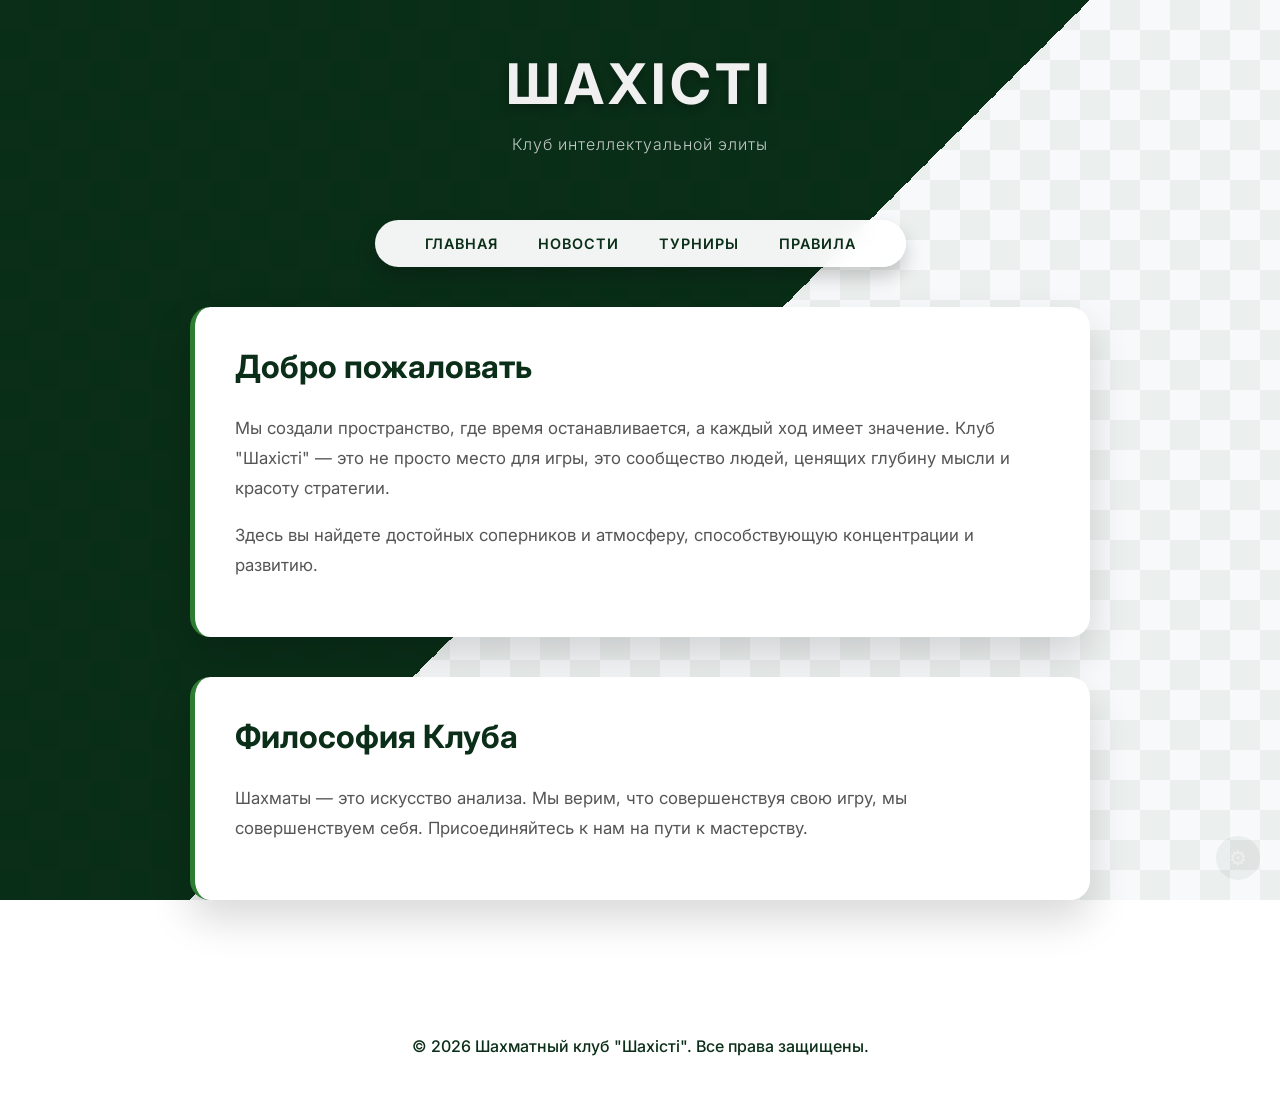
==== index.html @ a3065f37 "Add files via upload" ====
<!DOCTYPE html>
<html lang="ru">
<head>
    <meta charset="UTF-8">
    <meta name="viewport" content="width=device-width, initial-scale=1.0">
    <title>Шахісті - Главная</title>
    <link rel="stylesheet" href="style.css">
    <link href="https://fonts.googleapis.com/css2?family=Inter:wght@300;500;700&display=swap" rel="stylesheet">
</head>
<body>

<header>
    <h1 id="site-title">Шахісті</h1>
    <p id="site-subtitle">Клуб интеллектуальной элиты</p>
</header>

<nav>
    <a href="index.html">Главная</a>
    <a href="news.html">Новости</a>
    <a href="tournaments.html">Турниры</a>
    <a href="rules.html">Правила</a>
</nav>

<div class="container">
    <div class="card" id="welcome-section">
        <!-- Default content if nothing is saved -->
        <h2>Добро пожаловать</h2>
        <p>Мы создали пространство, где время останавливается, а каждый ход имеет значение. Клуб "Шахісті" — это не просто место для игры, это сообщество людей, ценящих глубину мысли и красоту стратегии.</p>
        <p>Здесь вы найдете достойных соперников и атмосферу, способствующую концентрации и развитию.</p>
    </div>

    <div class="card" id="philosophy-section">
        <!-- Default content if nothing is saved -->
        <h2>Философия Клуба</h2>
        <p>Шахматы — это искусство анализа. Мы верим, что совершенствуя свою игру, мы совершенствуем себя. Присоединяйтесь к нам на пути к мастерству.</p>
    </div>
</div>

<footer>
    <p>&copy; 2026 Шахматный клуб "Шахісті". Все права защищены.</p>
</footer>

<!-- Secret Admin Button -->
<a href="admin.html" class="admin-trigger" title="Admin Panel"></a>

<script>
    document.addEventListener('DOMContentLoaded', () => {
        // Load Main Page Content
        const mainContent = JSON.parse(localStorage.getItem('chess_main_page'));

        if (mainContent) {
            if (mainContent.siteTitle) document.getElementById('site-title').innerText = mainContent.siteTitle;
            if (mainContent.siteSubtitle) document.getElementById('site-subtitle').innerText = mainContent.siteSubtitle;

            if (mainContent.welcomeHtml) {
                document.getElementById('welcome-section').innerHTML = mainContent.welcomeHtml;
            }
            if (mainContent.philosophyHtml) {
                document.getElementById('philosophy-section').innerHTML = mainContent.philosophyHtml;
            }
        }
    });
</script>

</body>
</html>
---- style.css ----
:root {
    --green-deep: #0a2e18;
    --green-accent: #2e7d32;
    --white-bg: #f8f9fa;
    --text-dark: #1a1a1a;
    --text-light: #f0f0f0;
    --shadow-card: 0 20px 40px rgba(0,0,0,0.15);
}

body {
    font-family: 'Inter', sans-serif;
    margin: 0;
    padding: 0;
    min-height: 100vh;
    /* Diagonal split background: Top-Left Green, Bottom-Right White */
    background: linear-gradient(135deg, var(--green-deep) 0%, var(--green-deep) 50%, var(--white-bg) 50%, var(--white-bg) 100%);
    background-attachment: fixed; /* Keeps the split in place while scrolling */
    color: var(--text-dark);
}

/* Add a subtle texture to the green side using a pseudo-element */
body::before {
    content: "";
    position: fixed;
    top: 0;
    left: 0;
    width: 100%;
    height: 100%;
    background-image:
        linear-gradient(45deg, #0f3d20 25%, transparent 25%, transparent 75%, #0f3d20 75%, #0f3d20),
        linear-gradient(45deg, #0f3d20 25%, transparent 25%, transparent 75%, #0f3d20 75%, #0f3d20);
    background-size: 60px 60px;
    background-position: 0 0, 30px 30px;
    opacity: 0.05;
    z-index: -1;
    pointer-events: none;
}

header {
    text-align: center;
    padding: 50px 20px;
    color: var(--text-light); /* Text on the green side is white */
}

header h1 {
    font-size: 3.5rem;
    font-weight: 700;
    letter-spacing: 4px;
    margin: 0;
    text-transform: uppercase;
    text-shadow: 0 4px 10px rgba(0,0,0,0.3);
}

header p {
    font-weight: 300;
    opacity: 0.8;
    letter-spacing: 1px;
}

/* Floating Navigation Pill */
nav {
    display: flex;
    justify-content: center;
    background: rgba(255, 255, 255, 0.95);
    backdrop-filter: blur(10px);
    padding: 15px 30px;
    margin: 0 auto 40px auto;
    width: fit-content;
    border-radius: 50px;
    box-shadow: 0 10px 20px rgba(0,0,0,0.2);
    position: sticky;
    top: 20px;
    z-index: 1000;
}

nav a {
    color: var(--green-deep);
    text-decoration: none;
    margin: 0 20px;
    font-weight: 600;
    text-transform: uppercase;
    font-size: 0.9rem;
    letter-spacing: 1px;
    transition: color 0.3s, transform 0.2s;
}

nav a:hover {
    color: var(--green-accent);
    transform: translateY(-2px);
}

.container {
    max-width: 900px;
    margin: 0 auto;
    padding: 0 20px;
}

/* Polished Cards */
.card {
    background: #ffffff;
    border-radius: 20px;
    padding: 40px;
    margin-bottom: 40px;
    box-shadow: var(--shadow-card);
    transition: transform 0.3s ease, box-shadow 0.3s ease;
    border-left: 5px solid var(--green-accent); /* Accent border */
}

.card:hover {
    transform: translateY(-5px);
    box-shadow: 0 25px 50px rgba(0,0,0,0.2);
}

.card h2 {
    margin-top: 0;
    color: var(--green-deep);
    font-size: 2rem;
    font-weight: 700;
}

.card p {
    color: #555;
    line-height: 1.8;
    font-size: 1.05rem;
}

.card img {
    width: 100%;
    border-radius: 10px;
    margin-top: 20px;
    box-shadow: 0 5px 15px rgba(0,0,0,0.1);
}

.date {
    display: inline-block;
    background: var(--green-deep);
    color: #fff;
    padding: 5px 12px;
    border-radius: 20px;
    font-size: 0.8rem;
    font-weight: 600;
    margin-bottom: 15px;
}

/* Footer */
footer {
    text-align: center;
    padding: 40px;
    color: var(--green-deep); /* Text on white side is dark */
    font-weight: 500;
    margin-top: 80px;
}

/* Inputs & Buttons */
input, textarea, button {
    width: 100%;
    padding: 15px;
    margin-bottom: 15px;
    border-radius: 10px;
    border: 2px solid #eee;
    font-family: inherit;
    box-sizing: border-box;
    font-size: 1rem;
}

input:focus, textarea:focus {
    outline: none;
    border-color: var(--green-accent);
}

button {
    background: var(--green-deep);
    color: white;
    border: none;
    font-weight: 700;
    cursor: pointer;
    text-transform: uppercase;
    letter-spacing: 1px;
    transition: background 0.3s;
}

button:hover {
    background: var(--green-accent);
}

.delete-btn {
    background: #ffebee;
    color: #c62828;
    border: none;
    width: auto;
    padding: 8px 16px;
    font-size: 0.85rem;
}
.delete-btn:hover {
    background: #ffcdd2;
}

/* Admin Panel Specifics */
.admin-login {
    max-width: 400px;
    margin: 100px auto;
}

.admin-section {
    background: #fff;
    padding: 30px;
    border-radius: 20px;
    box-shadow: var(--shadow-card);
    margin-bottom: 30px;
}

.item-entry {
    background: #f9f9f9;
    padding: 15px;
    border-radius: 10px;
    margin-bottom: 10px;
    display: flex;
    justify-content: space-between;
    align-items: center;
}

/* --- NEW ADMIN BUTTON --- */
.admin-trigger {
    position: fixed;
    bottom: 20px;
    right: 20px;
    width: 40px;
    height: 40px;
    background: var(--green-deep);
    border-radius: 50%;
    opacity: 0.05; /* Almost invisible */
    cursor: pointer;
    z-index: 9999;
    transition: opacity 0.3s, transform 0.3s;
    border: 2px solid transparent;
    display: flex;
    align-items: center;
    justify-content: center;
    text-decoration: none;
}

.admin-trigger::after {
    content: "⚙";
    color: white;
    font-size: 20px;
}

.admin-trigger:hover {
    opacity: 1; /* Visible on hover */
    transform: scale(1.1);
    box-shadow: 0 5px 15px rgba(0,0,0,0.3);
}
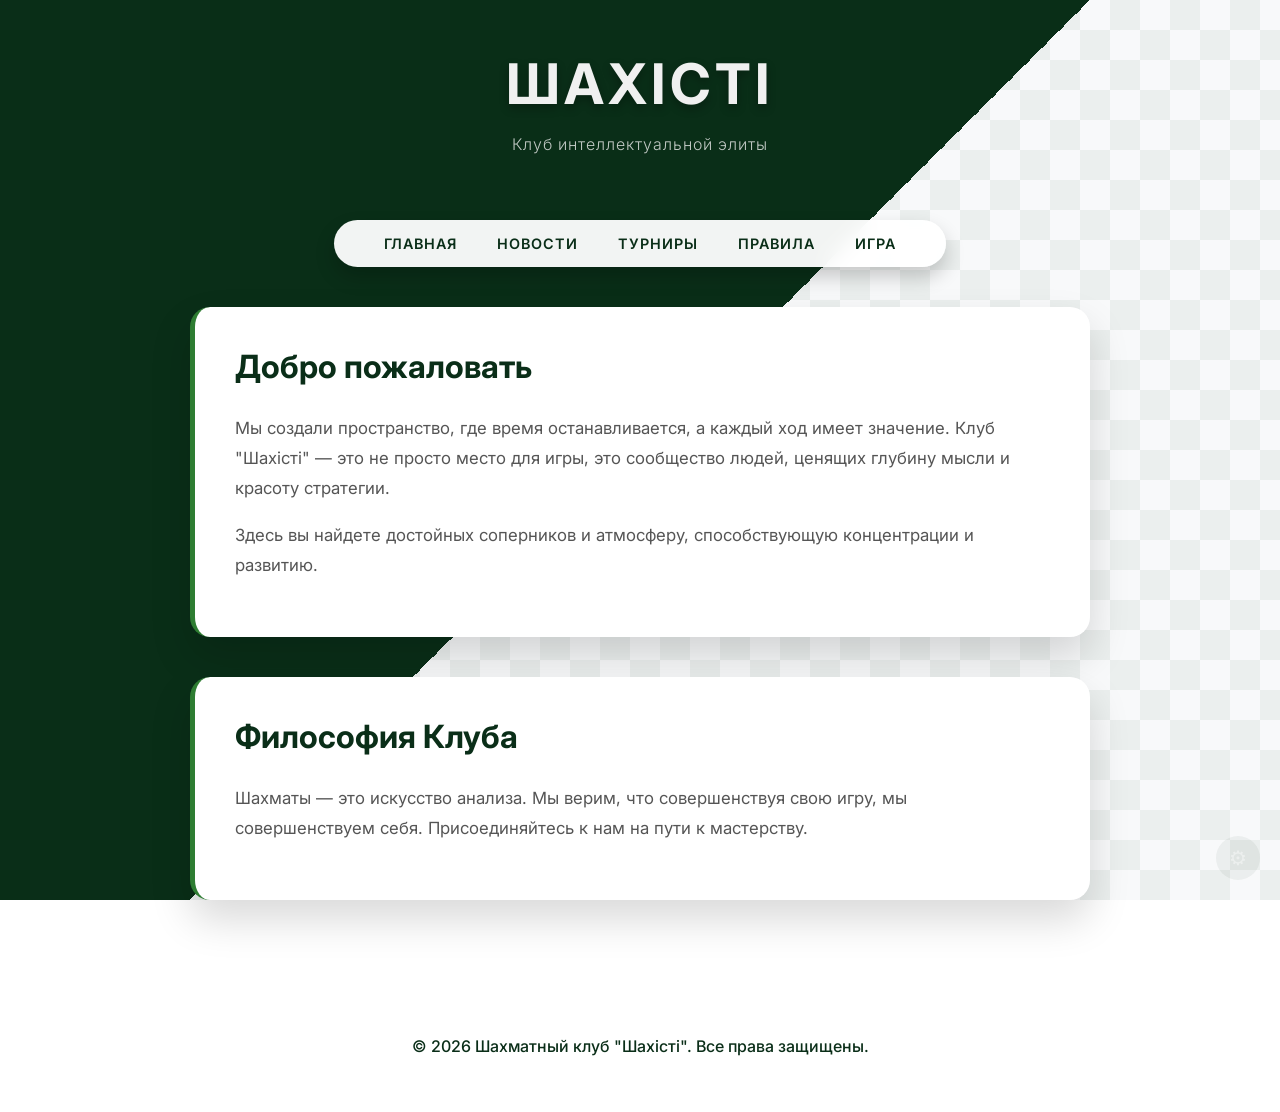
==== commit 0b05bfc5: "Add mobile mini-game 'Ловец фигур' Co-Authored-By: Claude Sonnet 5.5 <noreply@anthropic.com> Claude-" ====
--- a/index.html
+++ b/index.html
@@ -18,7 +18,8 @@
     <a href="index.html">Главная</a>
     <a href="news.html">Новости</a>
     <a href="tournaments.html">Турниры</a>
-    <a href="rules.html">Правила</a>
+    <a href="rules.html">Правила</a>
+    <a href="game.html">Игра</a>
 </nav>
 
 <div class="container">
